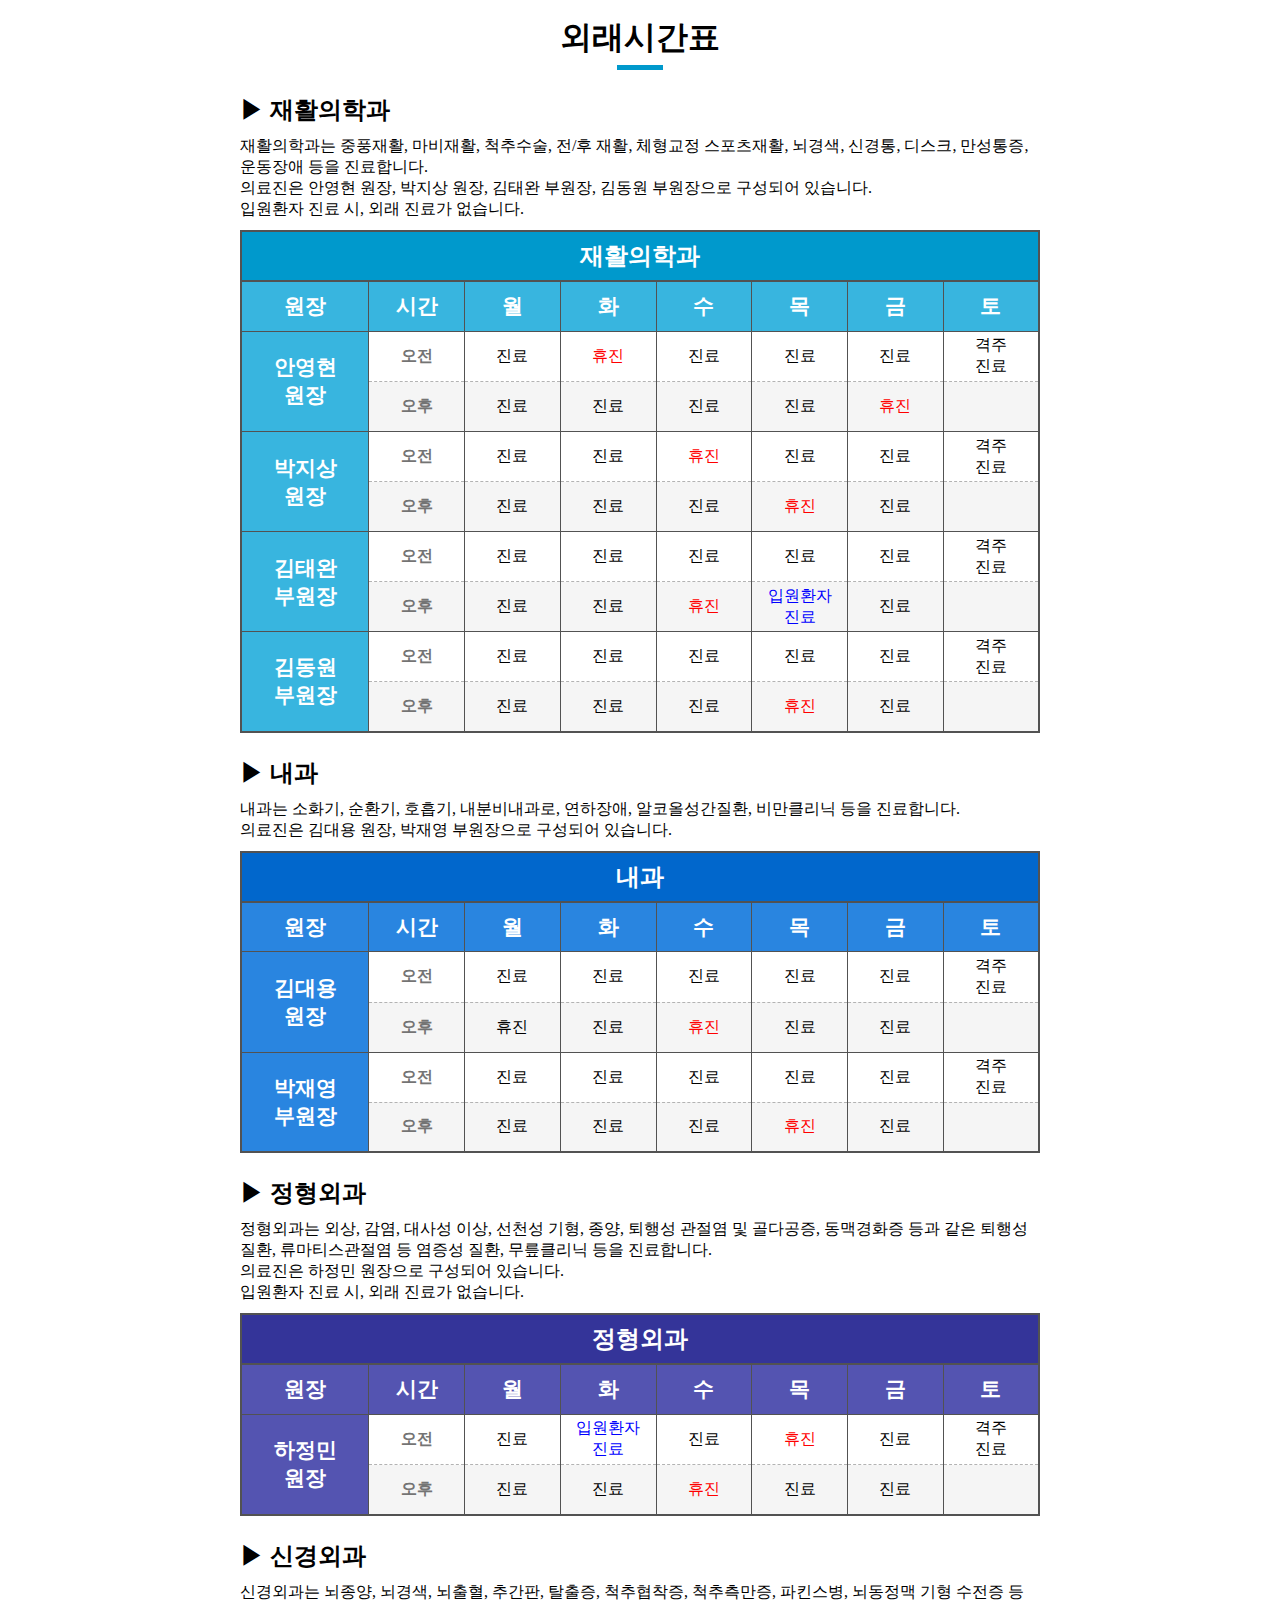
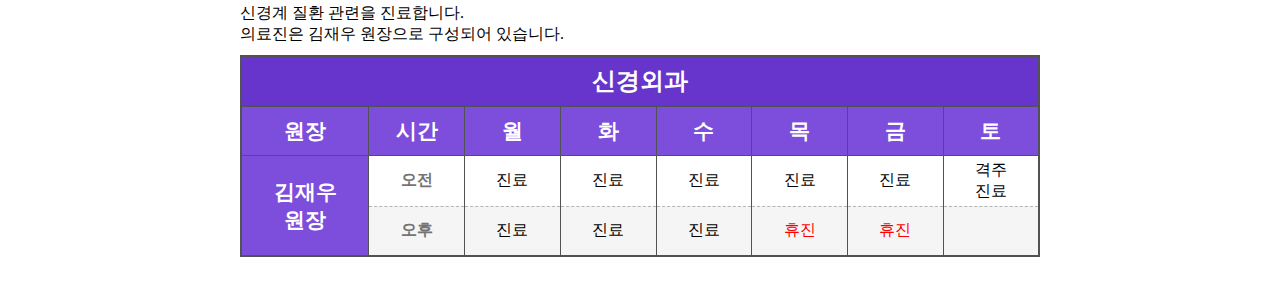
==== index.html @ c8aa540e "Update index.html : add colgroup tag" ====
<!DOCTYPE html>
<html lang="ko">

<head>
  <meta charset="UTF-8">
  <meta http-equiv="X-UA-Compatible" content="IE=edge">
  <meta name="viewport" content="width=device-width, initial-scale=1.0">
  <title>워크재활의학과병원 / 진료 안내 / 진료 시간표</title>
  <link rel="stylesheet" href="styles/main.css" />
</head>

<body>
  <div class="contents-wrapper">
    <h1>외래시간표</h1>
    <div class="contents">
      <div class="content content1">
        <h2>재활의학과</h2>
        <p>재활의학과는 중풍재활, 마비재활, 척추수술, 전/후 재활, 체형교정 스포츠재활, 뇌경색, 신경통, 디스크, 만성통증, 운동장애 등을 진료합니다.<br>의료진은 안영현 원장, 박지상 원장, 김태완 부원장, 김동원 부원장으로 구성되어 있습니다.<br>입원환자 진료 시, 외래 진료가 없습니다.</p>
        <div class="table-wrapper">
          <table class="table1">
            <caption class="caption-hidden">
              재활의학과 외래 진료 시간표. 원장, 시간, 월, 화, 수, 목, 금, 토로 구성.
            </caption>
            <colgroup>
              <col style="width:auto">
              <col style="width:12%">
              <col style="width:12%">
              <col style="width:12%">
              <col style="width:12%">
              <col style="width:12%">
              <col style="width:12%">
              <col style="width:12%">
            </colgroup>
            <thead>
              <tr>
                <th colspan="8" scope="colgroup" class="subject-head">재활의학과</th>
              </tr>
              <tr>
                <th scope="col" class="sub-head">원장</th>
                <th scope="col" class="sub-head">시간</th>
                <th scope="col" class="sub-head">월</th>
                <th scope="col" class="sub-head">화</th>
                <th scope="col" class="sub-head">수</th>
                <th scope="col" class="sub-head">목</th>
                <th scope="col" class="sub-head">금</th>
                <th scope="col" class="sub-head">토</th>
              </tr>
            </thead>
            <tbody id='tmp_table_body'>
              <tr>
                <th rowspan="2" scope="rowgroup" class="row-sub-head">안영현<br>원장</th>
                <th scope="row" class="time-head">오전</th>
                <td>진료</td>
                <td>휴진</td>
                <td>진료</td>
                <td>진료</td>
                <td>진료</td>
                <td>격주<br>진료</td>
              </tr>
              <tr class="afternoon-head-row">
                <th scope="row" class="time-head">오후</th>
                <td>진료</td>
                <td>진료</td>
                <td>진료</td>
                <td>진료</td>
                <td>휴진</td>
                <td><div class="no-clinic">진료없음</div></td>
              </tr>

              <tr>
                <th rowspan="2" scope="rowgroup" class="row-sub-head">박지상<br>원장</th>
                <th scope="row" class="time-head">오전</th>
                <td>진료</td>
                <td>진료</td>
                <td>휴진</td>
                <td>진료</td>
                <td>진료</td>
                <td>격주<br>진료</td>
              </tr>
              <tr class="afternoon-head-row">
                <th scope="row" class="time-head">오후</th>
                <td>진료</td>
                <td>진료</td>
                <td>진료</td>
                <td>휴진</td>
                <td>진료</td>
                <td><div class="no-clinic">진료없음</div></td>
              </tr>

              <tr>
                <th rowspan="2" scope="rowgroup" class="row-sub-head">김태완<br>부원장</th>
                <th scope="row" class="time-head">오전</th>
                <td>진료</td>
                <td>진료</td>
                <td>진료</td>
                <td>진료</td>
                <td>진료</td>
                <td>격주<br>진료</td>
              </tr>
              <tr class="afternoon-head-row">
                <th scope="row" class="time-head">오후</th>
                <td>진료</td>
                <td>진료</td>
                <td>휴진</td>
                <td>입원환자<br>진료</td>
                <td>진료</td>
                <td><div class="no-clinic">진료없음</div></td>
              </tr>

              <tr>
                <th rowspan="2" scope="rowgroup" class="row-sub-head">김동원<br>부원장</th>
                <th scope="row" class="time-head">오전</th>
                <td>진료</td>
                <td>진료</td>
                <td>진료</td>
                <td>진료</td>
                <td>진료</td>
                <td>격주<br>진료</td>
              </tr>
              <tr class="afternoon-head-row">
                <th scope="row" class="time-head">오후</th>
                <td>진료</td>
                <td>진료</td>
                <td>진료</td>
                <td>휴진</td>
                <td>진료</td>
                <td><div class="no-clinic">진료없음</div></td>
              </tr>
            </tbody>
          </table>
        </div>
      </div>

      <div class="content content2">
        <h2>내과</h2>
        <p>내과는 소화기, 순환기, 호흡기, 내분비내과로, 연하장애, 알코올성간질환, 비만클리닉 등을 진료합니다.<br>의료진은 김대용 원장, 박재영 부원장으로 구성되어 있습니다.</p>
        <div class="table-wrapper">
          <table class="table2">
            <caption class="caption-hidden">
              내과 외래 진료 시간표. 원장, 시간, 월, 화, 수, 목, 금, 토로 구성.
            </caption>
            <colgroup>
              <col style="width:auto">
              <col style="width:12%">
              <col style="width:12%">
              <col style="width:12%">
              <col style="width:12%">
              <col style="width:12%">
              <col style="width:12%">
              <col style="width:12%">
            </colgroup>
            <thead>
              <tr>
                <th colspan="8" scope="colgroup" class="subject-head">내과</th>
              </tr>
              <tr>
                <th scope="col" class="sub-head">원장</th>
                <th scope="col" class="sub-head">시간</th>
                <th scope="col" class="sub-head">월</th>
                <th scope="col" class="sub-head">화</th>
                <th scope="col" class="sub-head">수</th>
                <th scope="col" class="sub-head">목</th>
                <th scope="col" class="sub-head">금</th>
                <th scope="col" class="sub-head">토</th>
              </tr>
            </thead>
            <tbody>
              <tr>
                <th rowspan="2" scope="rowgroup" class="row-sub-head">김대용<br>원장</th>
                <th scope="row" class="time-head">오전</th>
                <td>진료</td>
                <td>진료</td>
                <td>진료</td>
                <td>진료</td>
                <td>진료</td>
                <td>격주<br>진료</td>
              </tr>
              <tr class="afternoon-head-row">
                <th scope="row" class="time-head">오후</th>
                <td>휴진</td>
                <td>진료</td>
                <td>휴진</td>
                <td>진료</td>
                <td>진료</td>
                <td><div class="no-clinic">진료없음</div></td>
              </tr>

              <tr>
                <th rowspan="2" scope="rowgroup" class="row-sub-head">박재영<br>부원장</th>
                <th scope="row" class="time-head">오전</th>
                <td>진료</td>
                <td>진료</td>
                <td>진료</td>
                <td>진료</td>
                <td>진료</td>
                <td>격주<br>진료</td>
              </tr>
              <tr class="afternoon-head-row">
                <th scope="row" class="time-head">오후</th>
                <td>진료</td>
                <td>진료</td>
                <td>진료</td>
                <td>휴진</td>
                <td>진료</td>
                <td><div class="no-clinic">진료없음</div></td>
              </tr>
            </tbody>
          </table>
        </div>
      </div>

      <div class="content content3">
        <h2>정형외과</h2>
        <p>정형외과는 외상, 감염, 대사성 이상, 선천성 기형, 종양, 퇴행성 관절염 및 골다공증, 동맥경화증 등과 같은 퇴행성 질환, 류마티스관절염 등 염증성 질환, 무릎클리닉 등을 진료합니다.<br>의료진은 하정민 원장으로 구성되어 있습니다.<br>입원환자 진료 시, 외래 진료가 없습니다.</p>
        <div class="table-wrapper">
          <table class="table3">
            <caption class="caption-hidden">
              정형외과 외래 진료 시간표. 원장, 시간, 월, 화, 수, 목, 금, 토로 구성.
            </caption>
            <colgroup>
              <col style="width:auto">
              <col style="width:12%">
              <col style="width:12%">
              <col style="width:12%">
              <col style="width:12%">
              <col style="width:12%">
              <col style="width:12%">
              <col style="width:12%">
            </colgroup>
            <thead>
              <tr>
                <th colspan="8" scope="colgroup" class="subject-head">정형외과</th>
              </tr>
              <tr>
                <th scope="col" class="sub-head">원장</th>
                <th scope="col" class="sub-head">시간</th>
                <th scope="col" class="sub-head">월</th>
                <th scope="col" class="sub-head">화</th>
                <th scope="col" class="sub-head">수</th>
                <th scope="col" class="sub-head">목</th>
                <th scope="col" class="sub-head">금</th>
                <th scope="col" class="sub-head">토</th>
              </tr>
            </thead>
            <tbody>
              <tr>
                <th rowspan="2" scope="rowgroup" class="row-sub-head">하정민<br>원장</th>
                <th scope="row" class="time-head">오전</th>
                <td>진료</td>
                <td>입원환자<br>진료</td>
                <td>진료</td>
                <td>휴진</td>
                <td>진료</td>
                <td>격주<br>진료</td>
              </tr>
              <tr class="afternoon-head-row">
                <th scope="row" class="time-head">오후</th>
                <td>진료</td>
                <td>진료</td>
                <td>휴진</td>
                <td>진료</td>
                <td>진료</td>
                <td><div class="no-clinic">진료없음</div></td>
              </tr>
            </tbody>
          </table>
        </div>
      </div>

      <div class="content content4">
        <h2>신경외과</h2>
        <p>신경외과는 뇌종양, 뇌경색, 뇌출혈, 추간판, 탈출증, 척추협착증, 척추측만증, 파킨스병, 뇌동정맥 기형 수전증 등 신경계 질환 관련을 진료합니다.<br>의료진은 김재우 원장으로 구성되어 있습니다.</p>
        <div class="table-wrapper">
          <table class="table4">
            <caption class="caption-hidden">
              신경외과 외래 진료 시간표. 원장, 시간, 월, 화, 수, 목, 금, 토로 구성.
            </caption>
            <colgroup>
              <col style="width:auto">
              <col style="width:12%">
              <col style="width:12%">
              <col style="width:12%">
              <col style="width:12%">
              <col style="width:12%">
              <col style="width:12%">
              <col style="width:12%">
            </colgroup>
            <thead>
              <tr>
                <th colspan="8" scope="colgroup" class="subject-head">신경외과</th>
              </tr>
              <tr>
                <th scope="col" class="sub-head">원장</th>
                <th scope="col" class="sub-head">시간</th>
                <th scope="col" class="sub-head">월</th>
                <th scope="col" class="sub-head">화</th>
                <th scope="col" class="sub-head">수</th>
                <th scope="col" class="sub-head">목</th>
                <th scope="col" class="sub-head">금</th>
                <th scope="col" class="sub-head">토</th>
              </tr>
            </thead>
            <tbody>
              <tr>
                <th rowspan="2" scope="rowgroup" class="row-sub-head">김재우<br>원장</th>
                <th scope="row" class="time-head">오전</th>
                <td>진료</td>
                <td>진료</td>
                <td>진료</td>
                <td>진료</td>
                <td>진료</td>
                <td>격주<br>진료</td>
              </tr>
              <tr class="afternoon-head-row">
                <th scope="row" class="time-head">오후</th>
                <td>진료</td>
                <td>진료</td>
                <td>진료</td>
                <td>휴진</td>
                <td>휴진</td>
                <td><div class="no-clinic">진료없음</div></td>
              </tr>
            </tbody>
          </table>
        </div>
      </div>
    </div>
  </div>
  <script type="text/javascript">
    changeValueColor('table1');
    changeValueColor('table2');
    changeValueColor('table3');
    changeValueColor('table4');

    function changeValueColor(str_table) {
      var table = document.getElementsByClassName(str_table)[0].rows;
      for(var i = 2; i < table.length; i++) {
        for(var j = 2; j < 6; j++) {
          // console.log("j : " + j);
          // console.log(table[i].cells[j]);
          // console.log(table[i].cells[j].innerHTML);
          if(table[i].cells[j].innerHTML == "휴진") {
            table[i].cells[j].style.color = "red";
          }

          if(table[i].cells[j].innerHTML == "입원환자<br>진료") {
            table[i].cells[j].style.color = "blue";
          }
        }
      }
    }
  </script>
</body>

</html>
---- styles/main.css ----
* {
  box-sizing: border-box;
  margin: 0;
  padding: 0;
}

.contents-wrapper {
  width: calc(100% - 25px);
  margin: 1rem auto;
}

h1 {
  text-align: center;
  font-weight: bold;
  font-size: 2rem;
}

h1::after {
  content: '\00a0';
  margin: 5px auto;
  display: block;
  width: 46px;
  height: 5px;
  background-color: #0099CC;
}

.contents
.content {
  margin: 1.5rem 0;
}

.contents
h2, p {
  margin-bottom: 10px;
}

.contents
h2 {
  font-size: 1.25rem;
}

.contents
h2::before {
  content: "▶ ";
}

.contents p {
  font-size: 0.8rem;
}

.table-wrapper {
  margin: 0 auto;
  width: 100%;
  text-align: center;
}

.table1,
.table2,
.table3,
.table4 {
  width: 100%;
  border-collapse: collapse;
  border: 2px solid #525252;
}

.table1 th,
.table2 th,
.table3 th,
.table4 th {
  /* width: 50px; */
  height: 50px;
  color: white;
  font-size: 1.3rem;
}

.table1 .sub-head,
.table2 .sub-head,
.table3 .sub-head,
.table4 .sub-head {
  border-bottom: 1px solid #525252;
  border-right: 1px solid #525252;
}

.table1 .row-sub-head,
.table2 .row-sub-head,
.table3 .row-sub-head,
.table4 .row-sub-head {
  border-bottom: 1px solid #525252;
  border-right: 1px solid #525252;
}

.table1 .subject-head,
.table2 .subject-head,
.table3 .subject-head,
.table4 .subject-head{
  color: white;
  font-size: 1.5rem;
  height: 50px;
  border-bottom: 2px solid #525252;
}

.table1 .time-head,
.table2 .time-head,
.table3 .time-head,
.table4 .time-head {
  height: 40px;
  font-size: 1rem;
  color: #747474;
  border-right: 1px solid #525252;
}

.time-head:nth-child(even) {
  background-color: #FFFFFF;
}

.time-head:nth-child(odd) {
  background-color: #F5F5F5;
}

td {
  height: 50px;
  font-size: 1rem;
  border-right: 1px solid #525252;
}

.afternoon-head-row th,
.afternoon-head-row td {
  background-color: #F5F5F5;
  border-top: 1px dashed #b3b3b3;
  border-bottom: 1px solid #525252;
}

.table1 th {
  background-color: #38B5DF;
}

.table1 .subject-head {
  background-color: #0099CC;
}

.table2 th {
  background-color: #2985E0;
}

.table2 .subject-head {
  background-color: #0167CC;
}

.table3 th {
  background-color: #5454B1;
}

.table3 .subject-head {
  background-color: #343499;
}

.table4 th {
  background-color: #7D4DDC;
}

.table4 .subject-head {
  background-color: #6734CC;
}

.caption-hidden, .no-clinic {
  position: absolute;
  width: 1px;
  height: 1px;
  margin: -1px;
  overflow: hidden;
}

@media screen and (max-width: 700px) {
  .contents-wrapper {
    width: 100%;
  }

  .table1 th,
  .table2 th,
  .table3 th,
  .table4 th {
    height: 40px;
    font-size: 1.1rem;
  }

  .table1 .subject-head,
  .table2 .subject-head,
  .table3 .subject-head,
  .table4 .subject-head{
    font-size: 1.25rem;
  }

  td {
    height: 35px;
    font-size: 0.8rem;
  }
}

@media screen and (max-width: 450px) {
  .contents-wrapper {
    min-width: 425px;
  }

  .table1 th,
  .table2 th,
  .table3 th,
  .table4 th {
    font-size: 0.8rem;
  }

  .table1 .subject-head,
  .table2 .subject-head,
  .table3 .subject-head,
  .table4 .subject-head{
    font-size: 1rem;
  }
}

@media screen and (min-width: 800px) {
  .contents-wrapper {
    max-width: 800px;
  }

  .contents h2 {
    font-size: 1.5rem;
  }

  .contents p {
    font-size: 1rem;
  }
}
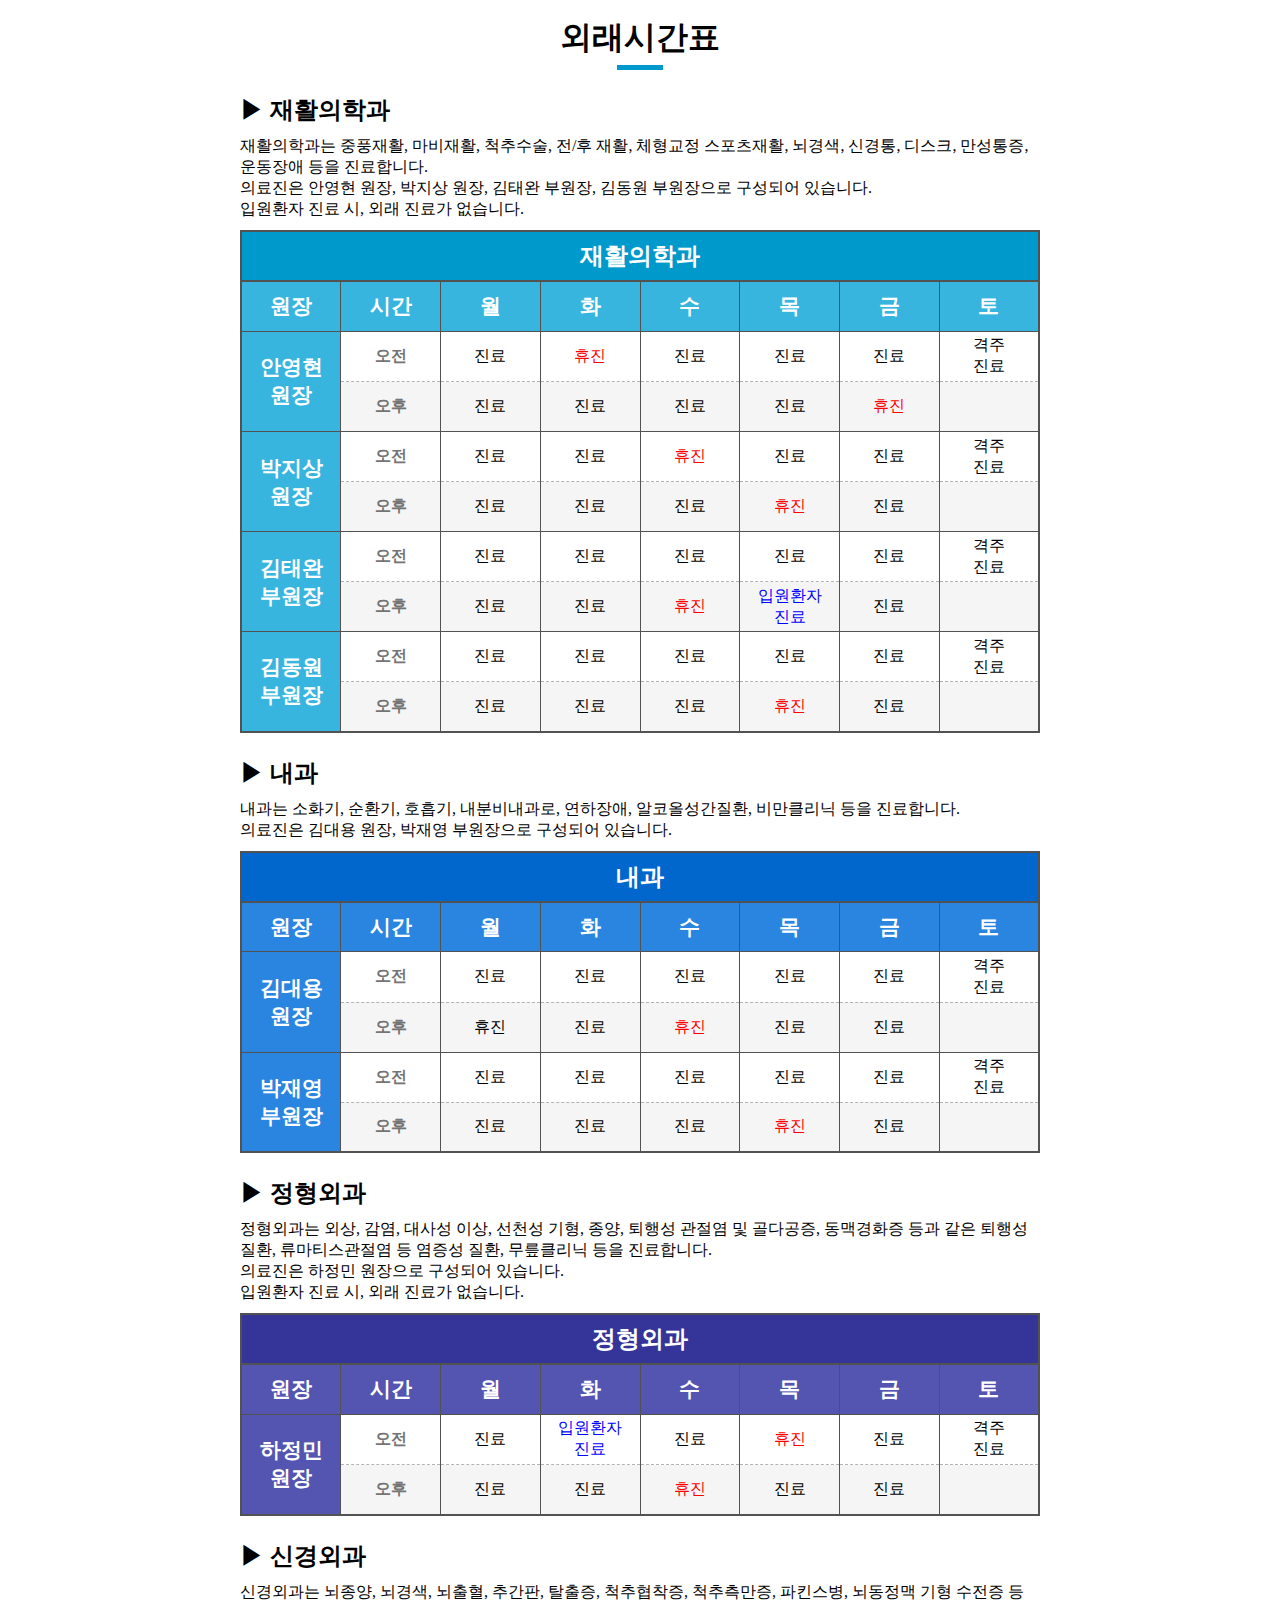
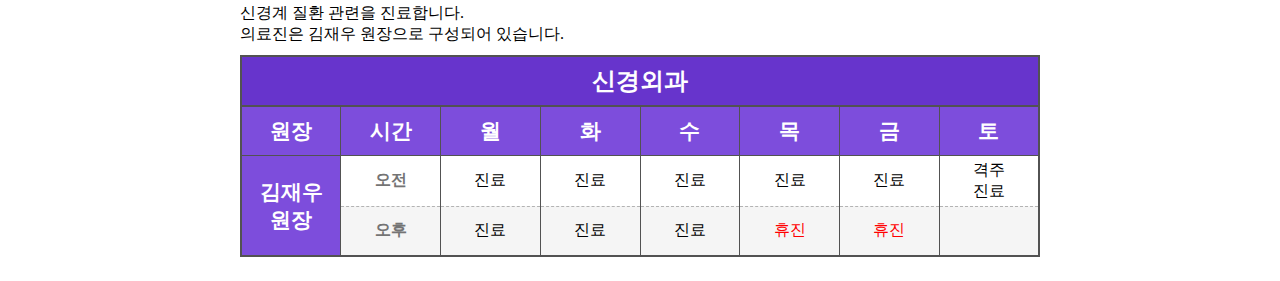
==== commit 0dabe97a: "Update index.html : delete colgroup tag" ====
--- a/index.html
+++ b/index.html
@@ -21,16 +21,6 @@
             <caption class="caption-hidden">
               재활의학과 외래 진료 시간표. 원장, 시간, 월, 화, 수, 목, 금, 토로 구성.
             </caption>
-            <colgroup>
-              <col style="width:auto">
-              <col style="width:12%">
-              <col style="width:12%">
-              <col style="width:12%">
-              <col style="width:12%">
-              <col style="width:12%">
-              <col style="width:12%">
-              <col style="width:12%">
-            </colgroup>
             <thead>
               <tr>
                 <th colspan="8" scope="colgroup" class="subject-head">재활의학과</th>
@@ -139,16 +129,6 @@
             <caption class="caption-hidden">
               내과 외래 진료 시간표. 원장, 시간, 월, 화, 수, 목, 금, 토로 구성.
             </caption>
-            <colgroup>
-              <col style="width:auto">
-              <col style="width:12%">
-              <col style="width:12%">
-              <col style="width:12%">
-              <col style="width:12%">
-              <col style="width:12%">
-              <col style="width:12%">
-              <col style="width:12%">
-            </colgroup>
             <thead>
               <tr>
                 <th colspan="8" scope="colgroup" class="subject-head">내과</th>
@@ -217,16 +197,6 @@
             <caption class="caption-hidden">
               정형외과 외래 진료 시간표. 원장, 시간, 월, 화, 수, 목, 금, 토로 구성.
             </caption>
-            <colgroup>
-              <col style="width:auto">
-              <col style="width:12%">
-              <col style="width:12%">
-              <col style="width:12%">
-              <col style="width:12%">
-              <col style="width:12%">
-              <col style="width:12%">
-              <col style="width:12%">
-            </colgroup>
             <thead>
               <tr>
                 <th colspan="8" scope="colgroup" class="subject-head">정형외과</th>
@@ -275,16 +245,6 @@
             <caption class="caption-hidden">
               신경외과 외래 진료 시간표. 원장, 시간, 월, 화, 수, 목, 금, 토로 구성.
             </caption>
-            <colgroup>
-              <col style="width:auto">
-              <col style="width:12%">
-              <col style="width:12%">
-              <col style="width:12%">
-              <col style="width:12%">
-              <col style="width:12%">
-              <col style="width:12%">
-              <col style="width:12%">
-            </colgroup>
             <thead>
               <tr>
                 <th colspan="8" scope="colgroup" class="subject-head">신경외과</th>
--- a/styles/main.css
+++ b/styles/main.css
@@ -67,7 +67,7 @@
 .table2 th,
 .table3 th,
 .table4 th {
-  /* width: 50px; */
+  width: 50px;
   height: 50px;
   color: white;
   font-size: 1.3rem;
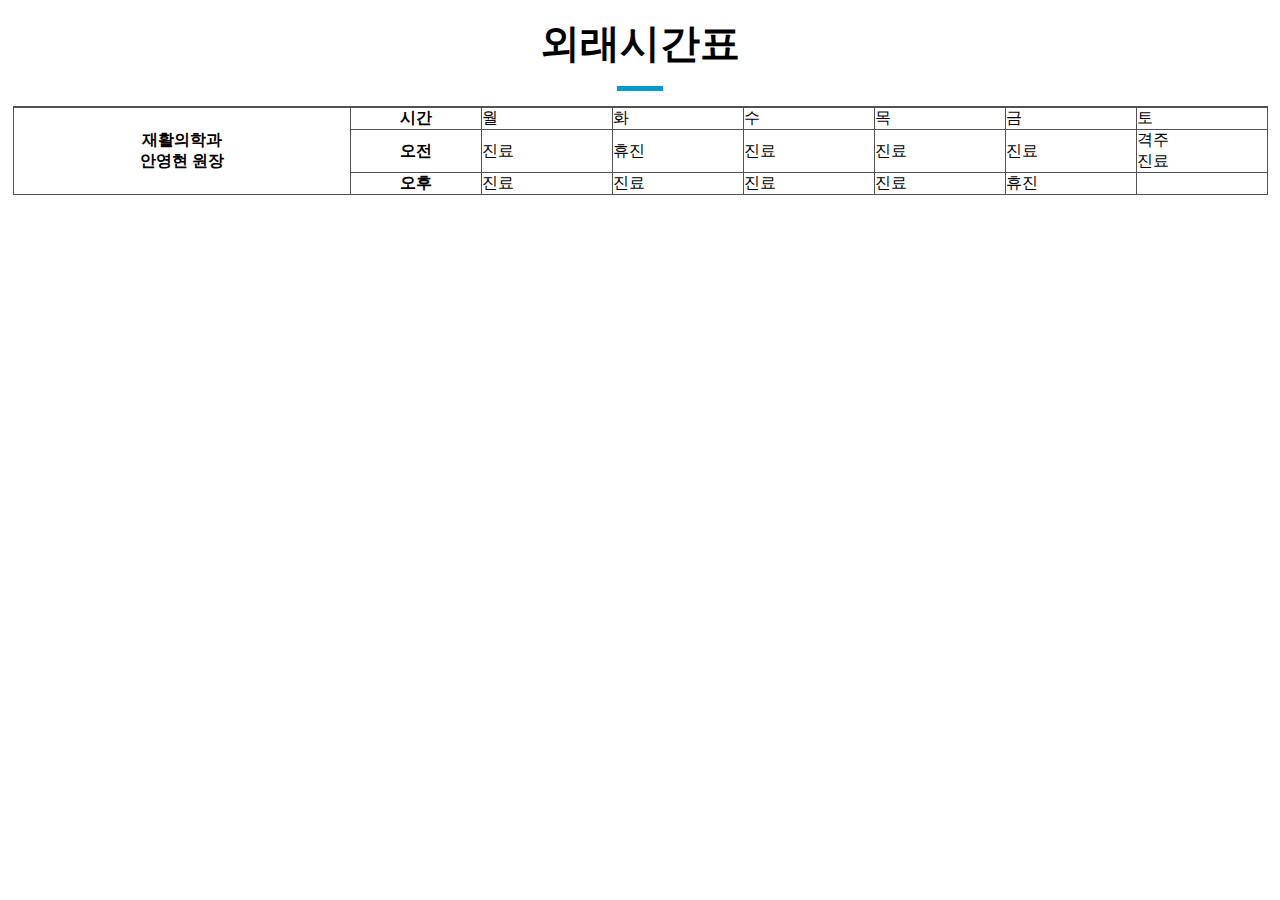
==== commit a67dd7e8: "Update feedback: 기본 틀 잡기" ====
--- a/index.html
+++ b/index.html
@@ -13,303 +13,56 @@
   <div class="contents-wrapper">
     <h1>외래시간표</h1>
     <div class="contents">
-      <div class="content content1">
-        <h2>재활의학과</h2>
-        <p>재활의학과는 중풍재활, 마비재활, 척추수술, 전/후 재활, 체형교정 스포츠재활, 뇌경색, 신경통, 디스크, 만성통증, 운동장애 등을 진료합니다.<br>의료진은 안영현 원장, 박지상 원장, 김태완 부원장, 김동원 부원장으로 구성되어 있습니다.<br>입원환자 진료 시, 외래 진료가 없습니다.</p>
-        <div class="table-wrapper">
-          <table class="table1">
-            <caption class="caption-hidden">
-              재활의학과 외래 진료 시간표. 원장, 시간, 월, 화, 수, 목, 금, 토로 구성.
-            </caption>
-            <thead>
-              <tr>
-                <th colspan="8" scope="colgroup" class="subject-head">재활의학과</th>
-              </tr>
-              <tr>
-                <th scope="col" class="sub-head">원장</th>
-                <th scope="col" class="sub-head">시간</th>
-                <th scope="col" class="sub-head">월</th>
-                <th scope="col" class="sub-head">화</th>
-                <th scope="col" class="sub-head">수</th>
-                <th scope="col" class="sub-head">목</th>
-                <th scope="col" class="sub-head">금</th>
-                <th scope="col" class="sub-head">토</th>
-              </tr>
-            </thead>
-            <tbody id='tmp_table_body'>
-              <tr>
-                <th rowspan="2" scope="rowgroup" class="row-sub-head">안영현<br>원장</th>
-                <th scope="row" class="time-head">오전</th>
-                <td>진료</td>
-                <td>휴진</td>
-                <td>진료</td>
-                <td>진료</td>
-                <td>진료</td>
-                <td>격주<br>진료</td>
-              </tr>
-              <tr class="afternoon-head-row">
-                <th scope="row" class="time-head">오후</th>
-                <td>진료</td>
-                <td>진료</td>
-                <td>진료</td>
-                <td>진료</td>
-                <td>휴진</td>
-                <td><div class="no-clinic">진료없음</div></td>
-              </tr>
-
-              <tr>
-                <th rowspan="2" scope="rowgroup" class="row-sub-head">박지상<br>원장</th>
-                <th scope="row" class="time-head">오전</th>
-                <td>진료</td>
-                <td>진료</td>
-                <td>휴진</td>
-                <td>진료</td>
-                <td>진료</td>
-                <td>격주<br>진료</td>
-              </tr>
-              <tr class="afternoon-head-row">
-                <th scope="row" class="time-head">오후</th>
-                <td>진료</td>
-                <td>진료</td>
-                <td>진료</td>
-                <td>휴진</td>
-                <td>진료</td>
-                <td><div class="no-clinic">진료없음</div></td>
-              </tr>
-
-              <tr>
-                <th rowspan="2" scope="rowgroup" class="row-sub-head">김태완<br>부원장</th>
-                <th scope="row" class="time-head">오전</th>
-                <td>진료</td>
-                <td>진료</td>
-                <td>진료</td>
-                <td>진료</td>
-                <td>진료</td>
-                <td>격주<br>진료</td>
-              </tr>
-              <tr class="afternoon-head-row">
-                <th scope="row" class="time-head">오후</th>
-                <td>진료</td>
-                <td>진료</td>
-                <td>휴진</td>
-                <td>입원환자<br>진료</td>
-                <td>진료</td>
-                <td><div class="no-clinic">진료없음</div></td>
-              </tr>
-
-              <tr>
-                <th rowspan="2" scope="rowgroup" class="row-sub-head">김동원<br>부원장</th>
-                <th scope="row" class="time-head">오전</th>
-                <td>진료</td>
-                <td>진료</td>
-                <td>진료</td>
-                <td>진료</td>
-                <td>진료</td>
-                <td>격주<br>진료</td>
-              </tr>
-              <tr class="afternoon-head-row">
-                <th scope="row" class="time-head">오후</th>
-                <td>진료</td>
-                <td>진료</td>
-                <td>진료</td>
-                <td>휴진</td>
-                <td>진료</td>
-                <td><div class="no-clinic">진료없음</div></td>
-              </tr>
-            </tbody>
-          </table>
-        </div>
+      <div class="content">
+        <table>
+          <caption class="caption-hidden">
+            재활의학과 안영현 원장, 시간, 월, 화, 수, 목, 금, 토, 오전, 오후로 구성.
+          </caption>
+          <tbody>
+            <tr>
+              <th rowspan="3">
+                재활의학과<br>안영현 원장
+              </th>
+              <th>시간</th>
+              <td>월</td>
+              <td>화</td>
+              <td>수</td>
+              <td>목</td>
+              <td>금</td>
+              <td>토</td>
+            </tr>
+            <tr>
+              <th>오전</th>
+              <td>진료</td>
+              <td>휴진</td>
+              <td>진료</td>
+              <td>진료</td>
+              <td>진료</td>
+              <td>격주<br>진료</td>
+            </tr>
+            <tr>
+              <th>오후</th>
+              <td>진료</td>
+              <td>진료</td>
+              <td>진료</td>
+              <td>진료</td>
+              <td>휴진</td>
+              <td><div class="no-clinic">진료없음</div></td>
+            </tr>
+          </tbody>
+        </table>
       </div>
 
-      <div class="content content2">
-        <h2>내과</h2>
-        <p>내과는 소화기, 순환기, 호흡기, 내분비내과로, 연하장애, 알코올성간질환, 비만클리닉 등을 진료합니다.<br>의료진은 김대용 원장, 박재영 부원장으로 구성되어 있습니다.</p>
-        <div class="table-wrapper">
-          <table class="table2">
-            <caption class="caption-hidden">
-              내과 외래 진료 시간표. 원장, 시간, 월, 화, 수, 목, 금, 토로 구성.
-            </caption>
-            <thead>
-              <tr>
-                <th colspan="8" scope="colgroup" class="subject-head">내과</th>
-              </tr>
-              <tr>
-                <th scope="col" class="sub-head">원장</th>
-                <th scope="col" class="sub-head">시간</th>
-                <th scope="col" class="sub-head">월</th>
-                <th scope="col" class="sub-head">화</th>
-                <th scope="col" class="sub-head">수</th>
-                <th scope="col" class="sub-head">목</th>
-                <th scope="col" class="sub-head">금</th>
-                <th scope="col" class="sub-head">토</th>
-              </tr>
-            </thead>
-            <tbody>
-              <tr>
-                <th rowspan="2" scope="rowgroup" class="row-sub-head">김대용<br>원장</th>
-                <th scope="row" class="time-head">오전</th>
-                <td>진료</td>
-                <td>진료</td>
-                <td>진료</td>
-                <td>진료</td>
-                <td>진료</td>
-                <td>격주<br>진료</td>
-              </tr>
-              <tr class="afternoon-head-row">
-                <th scope="row" class="time-head">오후</th>
-                <td>휴진</td>
-                <td>진료</td>
-                <td>휴진</td>
-                <td>진료</td>
-                <td>진료</td>
-                <td><div class="no-clinic">진료없음</div></td>
-              </tr>
-
-              <tr>
-                <th rowspan="2" scope="rowgroup" class="row-sub-head">박재영<br>부원장</th>
-                <th scope="row" class="time-head">오전</th>
-                <td>진료</td>
-                <td>진료</td>
-                <td>진료</td>
-                <td>진료</td>
-                <td>진료</td>
-                <td>격주<br>진료</td>
-              </tr>
-              <tr class="afternoon-head-row">
-                <th scope="row" class="time-head">오후</th>
-                <td>진료</td>
-                <td>진료</td>
-                <td>진료</td>
-                <td>휴진</td>
-                <td>진료</td>
-                <td><div class="no-clinic">진료없음</div></td>
-              </tr>
-            </tbody>
-          </table>
-        </div>
+      <div class="content">
       </div>
 
-      <div class="content content3">
-        <h2>정형외과</h2>
-        <p>정형외과는 외상, 감염, 대사성 이상, 선천성 기형, 종양, 퇴행성 관절염 및 골다공증, 동맥경화증 등과 같은 퇴행성 질환, 류마티스관절염 등 염증성 질환, 무릎클리닉 등을 진료합니다.<br>의료진은 하정민 원장으로 구성되어 있습니다.<br>입원환자 진료 시, 외래 진료가 없습니다.</p>
-        <div class="table-wrapper">
-          <table class="table3">
-            <caption class="caption-hidden">
-              정형외과 외래 진료 시간표. 원장, 시간, 월, 화, 수, 목, 금, 토로 구성.
-            </caption>
-            <thead>
-              <tr>
-                <th colspan="8" scope="colgroup" class="subject-head">정형외과</th>
-              </tr>
-              <tr>
-                <th scope="col" class="sub-head">원장</th>
-                <th scope="col" class="sub-head">시간</th>
-                <th scope="col" class="sub-head">월</th>
-                <th scope="col" class="sub-head">화</th>
-                <th scope="col" class="sub-head">수</th>
-                <th scope="col" class="sub-head">목</th>
-                <th scope="col" class="sub-head">금</th>
-                <th scope="col" class="sub-head">토</th>
-              </tr>
-            </thead>
-            <tbody>
-              <tr>
-                <th rowspan="2" scope="rowgroup" class="row-sub-head">하정민<br>원장</th>
-                <th scope="row" class="time-head">오전</th>
-                <td>진료</td>
-                <td>입원환자<br>진료</td>
-                <td>진료</td>
-                <td>휴진</td>
-                <td>진료</td>
-                <td>격주<br>진료</td>
-              </tr>
-              <tr class="afternoon-head-row">
-                <th scope="row" class="time-head">오후</th>
-                <td>진료</td>
-                <td>진료</td>
-                <td>휴진</td>
-                <td>진료</td>
-                <td>진료</td>
-                <td><div class="no-clinic">진료없음</div></td>
-              </tr>
-            </tbody>
-          </table>
-        </div>
+      <div class="content">
       </div>
 
-      <div class="content content4">
-        <h2>신경외과</h2>
-        <p>신경외과는 뇌종양, 뇌경색, 뇌출혈, 추간판, 탈출증, 척추협착증, 척추측만증, 파킨스병, 뇌동정맥 기형 수전증 등 신경계 질환 관련을 진료합니다.<br>의료진은 김재우 원장으로 구성되어 있습니다.</p>
-        <div class="table-wrapper">
-          <table class="table4">
-            <caption class="caption-hidden">
-              신경외과 외래 진료 시간표. 원장, 시간, 월, 화, 수, 목, 금, 토로 구성.
-            </caption>
-            <thead>
-              <tr>
-                <th colspan="8" scope="colgroup" class="subject-head">신경외과</th>
-              </tr>
-              <tr>
-                <th scope="col" class="sub-head">원장</th>
-                <th scope="col" class="sub-head">시간</th>
-                <th scope="col" class="sub-head">월</th>
-                <th scope="col" class="sub-head">화</th>
-                <th scope="col" class="sub-head">수</th>
-                <th scope="col" class="sub-head">목</th>
-                <th scope="col" class="sub-head">금</th>
-                <th scope="col" class="sub-head">토</th>
-              </tr>
-            </thead>
-            <tbody>
-              <tr>
-                <th rowspan="2" scope="rowgroup" class="row-sub-head">김재우<br>원장</th>
-                <th scope="row" class="time-head">오전</th>
-                <td>진료</td>
-                <td>진료</td>
-                <td>진료</td>
-                <td>진료</td>
-                <td>진료</td>
-                <td>격주<br>진료</td>
-              </tr>
-              <tr class="afternoon-head-row">
-                <th scope="row" class="time-head">오후</th>
-                <td>진료</td>
-                <td>진료</td>
-                <td>진료</td>
-                <td>휴진</td>
-                <td>휴진</td>
-                <td><div class="no-clinic">진료없음</div></td>
-              </tr>
-            </tbody>
-          </table>
-        </div>
+      <div class="content">
       </div>
     </div>
   </div>
-  <script type="text/javascript">
-    changeValueColor('table1');
-    changeValueColor('table2');
-    changeValueColor('table3');
-    changeValueColor('table4');
-
-    function changeValueColor(str_table) {
-      var table = document.getElementsByClassName(str_table)[0].rows;
-      for(var i = 2; i < table.length; i++) {
-        for(var j = 2; j < 6; j++) {
-          // console.log("j : " + j);
-          // console.log(table[i].cells[j]);
-          // console.log(table[i].cells[j].innerHTML);
-          if(table[i].cells[j].innerHTML == "휴진") {
-            table[i].cells[j].style.color = "red";
-          }
-
-          if(table[i].cells[j].innerHTML == "입원환자<br>진료") {
-            table[i].cells[j].style.color = "blue";
-          }
-        }
-      }
-    }
-  </script>
 </body>
 
 </html>--- a/styles/main.css
+++ b/styles/main.css
@@ -11,155 +11,16 @@
 
 h1 {
   text-align: center;
-  font-weight: bold;
-  font-size: 2rem;
+  font-size: 2.5rem;
 }
 
 h1::after {
   content: '\00a0';
-  margin: 5px auto;
+  margin: 15px auto;
   display: block;
   width: 46px;
   height: 5px;
   background-color: #0099CC;
-}
-
-.contents
-.content {
-  margin: 1.5rem 0;
-}
-
-.contents
-h2, p {
-  margin-bottom: 10px;
-}
-
-.contents
-h2 {
-  font-size: 1.25rem;
-}
-
-.contents
-h2::before {
-  content: "▶ ";
-}
-
-.contents p {
-  font-size: 0.8rem;
-}
-
-.table-wrapper {
-  margin: 0 auto;
-  width: 100%;
-  text-align: center;
-}
-
-.table1,
-.table2,
-.table3,
-.table4 {
-  width: 100%;
-  border-collapse: collapse;
-  border: 2px solid #525252;
-}
-
-.table1 th,
-.table2 th,
-.table3 th,
-.table4 th {
-  width: 50px;
-  height: 50px;
-  color: white;
-  font-size: 1.3rem;
-}
-
-.table1 .sub-head,
-.table2 .sub-head,
-.table3 .sub-head,
-.table4 .sub-head {
-  border-bottom: 1px solid #525252;
-  border-right: 1px solid #525252;
-}
-
-.table1 .row-sub-head,
-.table2 .row-sub-head,
-.table3 .row-sub-head,
-.table4 .row-sub-head {
-  border-bottom: 1px solid #525252;
-  border-right: 1px solid #525252;
-}
-
-.table1 .subject-head,
-.table2 .subject-head,
-.table3 .subject-head,
-.table4 .subject-head{
-  color: white;
-  font-size: 1.5rem;
-  height: 50px;
-  border-bottom: 2px solid #525252;
-}
-
-.table1 .time-head,
-.table2 .time-head,
-.table3 .time-head,
-.table4 .time-head {
-  height: 40px;
-  font-size: 1rem;
-  color: #747474;
-  border-right: 1px solid #525252;
-}
-
-.time-head:nth-child(even) {
-  background-color: #FFFFFF;
-}
-
-.time-head:nth-child(odd) {
-  background-color: #F5F5F5;
-}
-
-td {
-  height: 50px;
-  font-size: 1rem;
-  border-right: 1px solid #525252;
-}
-
-.afternoon-head-row th,
-.afternoon-head-row td {
-  background-color: #F5F5F5;
-  border-top: 1px dashed #b3b3b3;
-  border-bottom: 1px solid #525252;
-}
-
-.table1 th {
-  background-color: #38B5DF;
-}
-
-.table1 .subject-head {
-  background-color: #0099CC;
-}
-
-.table2 th {
-  background-color: #2985E0;
-}
-
-.table2 .subject-head {
-  background-color: #0167CC;
-}
-
-.table3 th {
-  background-color: #5454B1;
-}
-
-.table3 .subject-head {
-  background-color: #343499;
-}
-
-.table4 th {
-  background-color: #7D4DDC;
-}
-
-.table4 .subject-head {
-  background-color: #6734CC;
 }
 
 .caption-hidden, .no-clinic {
@@ -170,62 +31,15 @@
   overflow: hidden;
 }
 
-@media screen and (max-width: 700px) {
-  .contents-wrapper {
-    width: 100%;
-  }
 
-  .table1 th,
-  .table2 th,
-  .table3 th,
-  .table4 th {
-    height: 40px;
-    font-size: 1.1rem;
-  }
 
-  .table1 .subject-head,
-  .table2 .subject-head,
-  .table3 .subject-head,
-  .table4 .subject-head{
-    font-size: 1.25rem;
-  }
-
-  td {
-    height: 35px;
-    font-size: 0.8rem;
-  }
+/* 임시 */
+table {
+  width: 100%;
+  border-collapse: collapse;
+  border: 1px solid #525252;
 }
 
-@media screen and (max-width: 450px) {
-  .contents-wrapper {
-    min-width: 425px;
-  }
-
-  .table1 th,
-  .table2 th,
-  .table3 th,
-  .table4 th {
-    font-size: 0.8rem;
-  }
-
-  .table1 .subject-head,
-  .table2 .subject-head,
-  .table3 .subject-head,
-  .table4 .subject-head{
-    font-size: 1rem;
-  }
-}
-
-@media screen and (min-width: 800px) {
-  .contents-wrapper {
-    max-width: 800px;
-  }
-
-  .contents h2 {
-    font-size: 1.5rem;
-  }
-
-  .contents p {
-    font-size: 1rem;
-  }
+th, td {
+  border: 1px solid #525252;
 }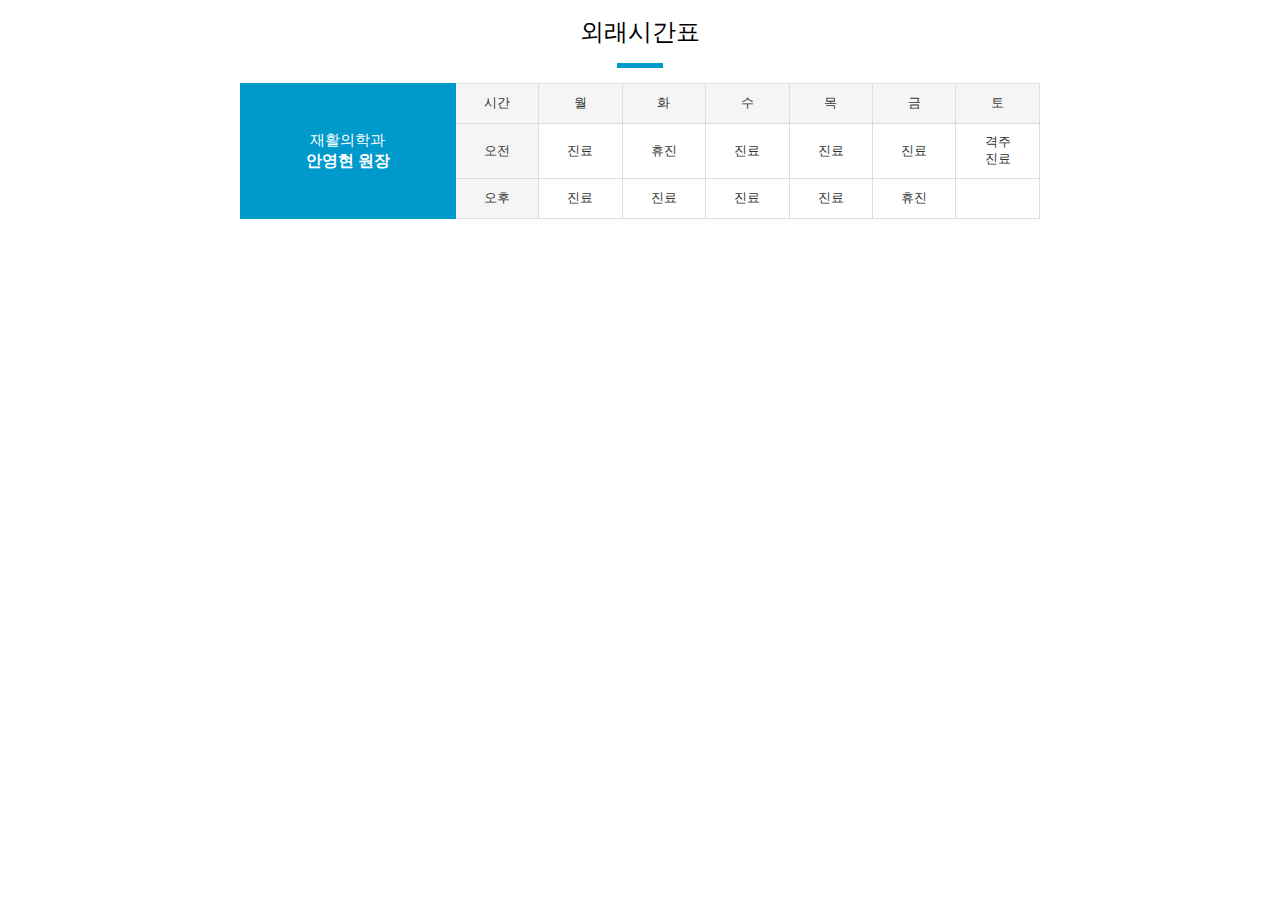
==== commit 282509cb: "Update: table css complete" ====
--- a/index.html
+++ b/index.html
@@ -14,25 +14,25 @@
     <h1>외래시간표</h1>
     <div class="contents">
       <div class="content">
-        <table>
+        <table class="table1">
           <caption class="caption-hidden">
             재활의학과 안영현 원장, 시간, 월, 화, 수, 목, 금, 토, 오전, 오후로 구성.
           </caption>
           <tbody>
-            <tr>
-              <th rowspan="3">
+            <tr class="table-row">
+              <th scope="rowgroup" rowspan="3" class="main-head">
                 재활의학과<br>안영현 원장
               </th>
-              <th>시간</th>
-              <td>월</td>
-              <td>화</td>
-              <td>수</td>
-              <td>목</td>
-              <td>금</td>
-              <td>토</td>
+              <th scope="col" class="sub-head">시간</th>
+              <th scope="col" class="sub-head">월</th>
+              <th scope="col" class="sub-head">화</th>
+              <th scope="col" class="sub-head">수</th>
+              <th scope="col" class="sub-head">목</th>
+              <th scope="col" class="sub-head">금</th>
+              <th scope="col" class="sub-head">토</th>
             </tr>
-            <tr>
-              <th>오전</th>
+            <tr class="table-row">
+              <th scope="row" class="sub-head">오전</th>
               <td>진료</td>
               <td>휴진</td>
               <td>진료</td>
@@ -40,8 +40,8 @@
               <td>진료</td>
               <td>격주<br>진료</td>
             </tr>
-            <tr>
-              <th>오후</th>
+            <tr class="table-row">
+              <th scope="row" class="sub-head">오후</th>
               <td>진료</td>
               <td>진료</td>
               <td>진료</td>
--- a/styles/main.css
+++ b/styles/main.css
@@ -5,13 +5,14 @@
 }
 
 .contents-wrapper {
-  width: calc(100% - 25px);
+  width: calc(100% - 15px);
   margin: 1rem auto;
 }
 
 h1 {
   text-align: center;
-  font-size: 2.5rem;
+  font-weight: normal;
+  font-size: 1.8rem;
 }
 
 h1::after {
@@ -23,7 +24,8 @@
   background-color: #0099CC;
 }
 
-.caption-hidden, .no-clinic {
+.caption-hidden,
+.no-clinic {
   position: absolute;
   width: 1px;
   height: 1px;
@@ -31,15 +33,103 @@
   overflow: hidden;
 }
 
-
-
-/* 임시 */
 table {
   width: 100%;
   border-collapse: collapse;
-  border: 1px solid #525252;
 }
 
-th, td {
-  border: 1px solid #525252;
+.main-head {
+  width: 180px;
+  color: #FFFFFF;
+  font-size: 1rem;
+  background-color: #0099CC;
+  border: 1px solid #0099CC;
+}
+
+.main-head::first-line {
+  font-size: 0.95rem;
+  font-weight: normal;
+}
+
+.table-row {
+  height: 40px;
+}
+
+.sub-head {
+  background-color: #F5F5F5;
+}
+
+.sub-head,
+.table1 td {
+  width: 70px;
+  text-align: center;
+  font-size: 0.8rem;
+  font-weight: normal;
+  color: #333333;
+  border: 1px solid #DDDDDD;
+}
+
+@media screen and (max-width: 800px) {
+  h1 {
+    font-size: 1.5rem;
+  }
+
+  .main-head {
+    font-size: 0.8rem;
+  }
+  
+  .main-head::first-line {
+    font-size: 0.75rem;
+    font-weight: normal;
+  }
+
+  .sub-head,
+  .table1 td {
+    font-size: 0.7rem;
+  }
+
+  .table-row {
+    height: 35px;
+  }
+
+  .table-row:nth-child(2) {
+    height: 50px;
+  }
+}
+
+@media screen and (max-width: 450px) {
+  h1 {
+    font-size: 1.3rem;
+  }
+  
+  .sub-head,
+  .table1 td {
+    font-size: 0.6rem;
+  }
+
+  .table-row {
+    height: 30px;
+  }
+
+  .table-row:nth-child(2) {
+    height: 35px;
+  }
+}
+
+@media screen and (min-width: 800px) {
+  .contents-wrapper {
+    max-width: 800px;
+  }
+
+  .contents-wrapper h1 {
+    font-size: 1.5rem;
+  }
+
+  .table-row {
+    height: 40px;
+  }
+
+  .table-row:nth-child(2) {
+    height: 55px;
+  }
 }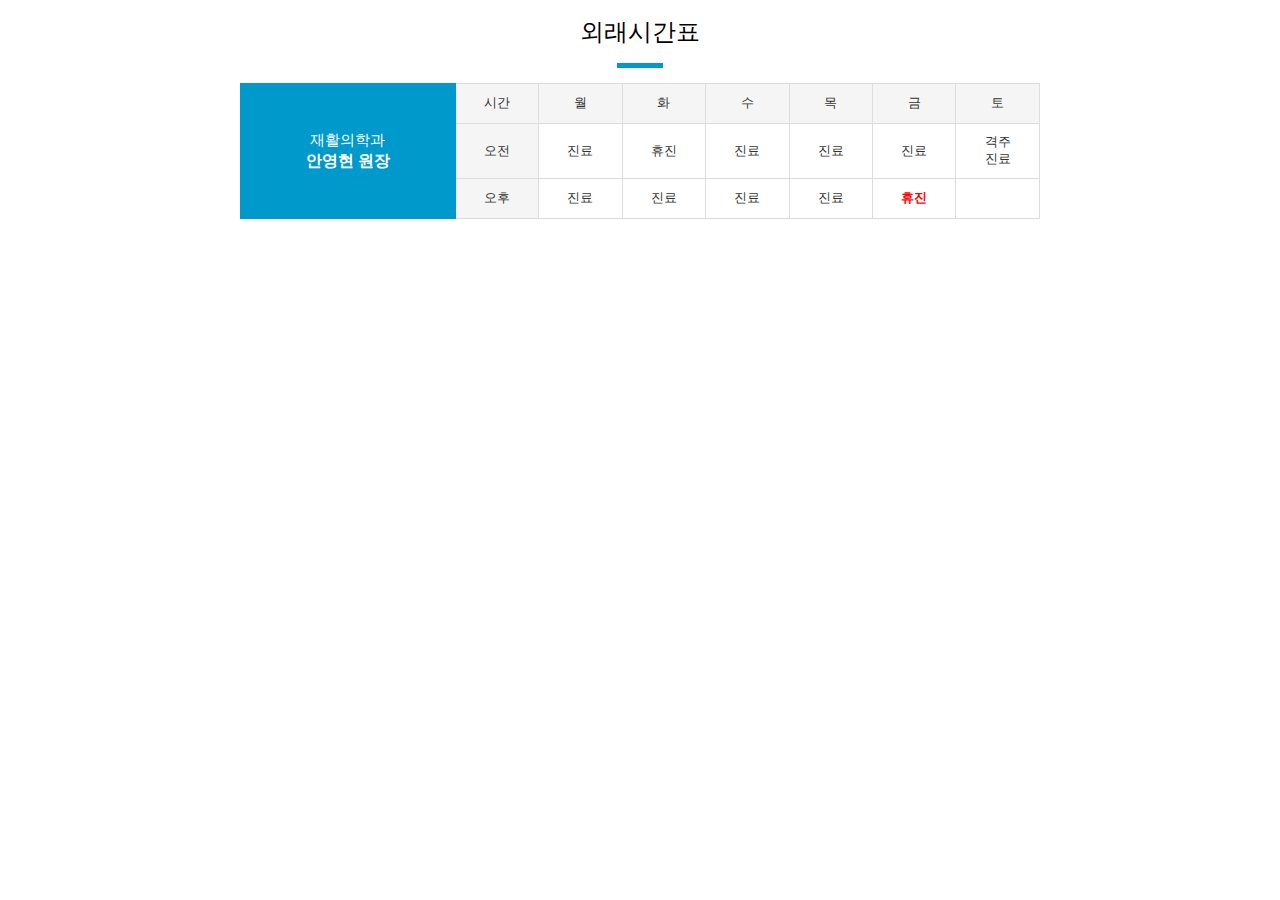
==== commit 1e15caa0: "Update: add script for style" ====
--- a/index.html
+++ b/index.html
@@ -63,6 +63,29 @@
       </div>
     </div>
   </div>
+
+  <script type="text/javascript">
+    changeValueColor('table');
+
+    function changeValueColor(tag_name) {
+      var table = document.getElementsByTagName(tag_name)[0].rows;
+      for(var i = 2; i < table.length; i++) {
+        for(var j = 2; j < 6; j++) {
+          // console.log("j : " + j);
+          // console.log(table[i].cells[j]);
+          // console.log(table[i].cells[j].innerHTML);
+          if(table[i].cells[j].innerHTML == "휴진") {
+            table[i].cells[j].style.color = "red";
+            table[i].cells[j].style.fontWeight = "bold";
+          }
+
+          if(table[i].cells[j].innerHTML == "입원환자<br>진료") {
+            table[i].cells[j].style.color = "blue";
+          }
+        }
+      }
+    }
+  </script>
 </body>
 
 </html>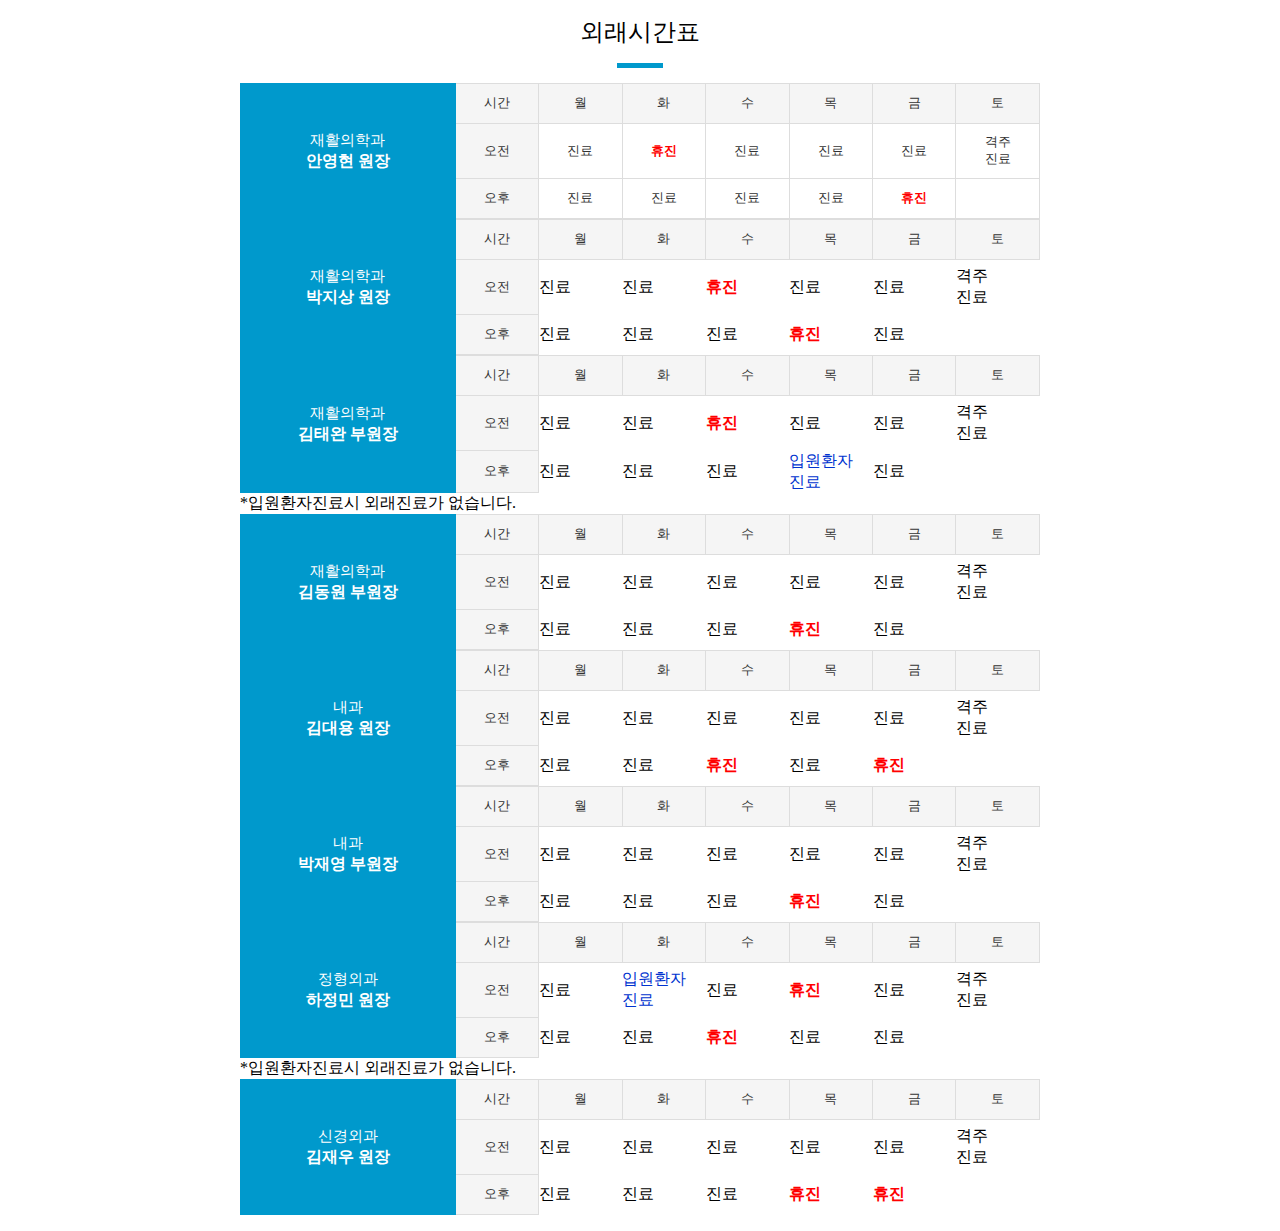
==== commit 38d3be91: "Update: 테이블 추가 및 JS 수정" ====
--- a/index.html
+++ b/index.html
@@ -51,15 +51,280 @@
             </tr>
           </tbody>
         </table>
+
+        <table class="table2">
+          <caption class="caption-hidden">
+            재활의학과 박지상 원장, 시간, 월, 화, 수, 목, 금, 토, 오전, 오후로 구성.
+          </caption>
+          <tbody>
+            <tr class="table-row">
+              <th scope="rowgroup" rowspan="3" class="main-head">
+                재활의학과<br>박지상 원장
+              </th>
+              <th scope="col" class="sub-head">시간</th>
+              <th scope="col" class="sub-head">월</th>
+              <th scope="col" class="sub-head">화</th>
+              <th scope="col" class="sub-head">수</th>
+              <th scope="col" class="sub-head">목</th>
+              <th scope="col" class="sub-head">금</th>
+              <th scope="col" class="sub-head">토</th>
+            </tr>
+            <tr class="table-row">
+              <th scope="row" class="sub-head">오전</th>
+              <td>진료</td>
+              <td>진료</td>
+              <td>휴진</td>
+              <td>진료</td>
+              <td>진료</td>
+              <td>격주<br>진료</td>
+            </tr>
+            <tr class="table-row">
+              <th scope="row" class="sub-head">오후</th>
+              <td>진료</td>
+              <td>진료</td>
+              <td>진료</td>
+              <td>휴진</td>
+              <td>진료</td>
+              <td><div class="no-clinic">진료없음</div></td>
+            </tr>
+          </tbody>
+        </table>
+
+        <table class="table3">
+          <caption class="caption-hidden">
+            재활의학과 김태완 부원장, 시간, 월, 화, 수, 목, 금, 토, 오전, 오후로 구성.
+          </caption>
+          <tbody>
+            <tr class="table-row">
+              <th scope="rowgroup" rowspan="3" class="main-head">
+                재활의학과<br>김태완 부원장
+              </th>
+              <th scope="col" class="sub-head">시간</th>
+              <th scope="col" class="sub-head">월</th>
+              <th scope="col" class="sub-head">화</th>
+              <th scope="col" class="sub-head">수</th>
+              <th scope="col" class="sub-head">목</th>
+              <th scope="col" class="sub-head">금</th>
+              <th scope="col" class="sub-head">토</th>
+            </tr>
+            <tr class="table-row">
+              <th scope="row" class="sub-head">오전</th>
+              <td>진료</td>
+              <td>진료</td>
+              <td>휴진</td>
+              <td>진료</td>
+              <td>진료</td>
+              <td>격주<br>진료</td>
+            </tr>
+            <tr class="table-row">
+              <th scope="row" class="sub-head">오후</th>
+              <td>진료</td>
+              <td>진료</td>
+              <td>진료</td>
+              <td>입원환자<br>진료</td>
+              <td>진료</td>
+              <td><div class="no-clinic">진료없음</div></td>
+            </tr>
+          </tbody>
+        </table>
+        <p>*<span>입원환자진료</span>시 외래진료가 없습니다.</p>
+
+        <table class="table4">
+          <caption class="caption-hidden">
+            재활의학과 김동원 부원장, 시간, 월, 화, 수, 목, 금, 토, 오전, 오후로 구성.
+          </caption>
+          <tbody>
+            <tr class="table-row">
+              <th scope="rowgroup" rowspan="3" class="main-head">
+                재활의학과<br>김동원 부원장
+              </th>
+              <th scope="col" class="sub-head">시간</th>
+              <th scope="col" class="sub-head">월</th>
+              <th scope="col" class="sub-head">화</th>
+              <th scope="col" class="sub-head">수</th>
+              <th scope="col" class="sub-head">목</th>
+              <th scope="col" class="sub-head">금</th>
+              <th scope="col" class="sub-head">토</th>
+            </tr>
+            <tr class="table-row">
+              <th scope="row" class="sub-head">오전</th>
+              <td>진료</td>
+              <td>진료</td>
+              <td>진료</td>
+              <td>진료</td>
+              <td>진료</td>
+              <td>격주<br>진료</td>
+            </tr>
+            <tr class="table-row">
+              <th scope="row" class="sub-head">오후</th>
+              <td>진료</td>
+              <td>진료</td>
+              <td>진료</td>
+              <td>휴진</td>
+              <td>진료</td>
+              <td><div class="no-clinic">진료없음</div></td>
+            </tr>
+          </tbody>
+        </table>
       </div>
 
       <div class="content">
+        <table class="table5">
+          <caption class="caption-hidden">
+            내과 김대용 원장, 시간, 월, 화, 수, 목, 금, 토, 오전, 오후로 구성.
+          </caption>
+          <tbody>
+            <tr class="table-row">
+              <th scope="rowgroup" rowspan="3" class="main-head">
+                내과<br>김대용 원장
+              </th>
+              <th scope="col" class="sub-head">시간</th>
+              <th scope="col" class="sub-head">월</th>
+              <th scope="col" class="sub-head">화</th>
+              <th scope="col" class="sub-head">수</th>
+              <th scope="col" class="sub-head">목</th>
+              <th scope="col" class="sub-head">금</th>
+              <th scope="col" class="sub-head">토</th>
+            </tr>
+            <tr class="table-row">
+              <th scope="row" class="sub-head">오전</th>
+              <td>진료</td>
+              <td>진료</td>
+              <td>진료</td>
+              <td>진료</td>
+              <td>진료</td>
+              <td>격주<br>진료</td>
+            </tr>
+            <tr class="table-row">
+              <th scope="row" class="sub-head">오후</th>
+              <td>진료</td>
+              <td>진료</td>
+              <td>휴진</td>
+              <td>진료</td>
+              <td>휴진</td>
+              <td><div class="no-clinic">진료없음</div></td>
+            </tr>
+          </tbody>
+        </table>
+
+        <table class="table6">
+          <caption class="caption-hidden">
+            내과 박재영 부원장, 시간, 월, 화, 수, 목, 금, 토, 오전, 오후로 구성.
+          </caption>
+          <tbody>
+            <tr class="table-row">
+              <th scope="rowgroup" rowspan="3" class="main-head">
+                내과<br>박재영 부원장
+              </th>
+              <th scope="col" class="sub-head">시간</th>
+              <th scope="col" class="sub-head">월</th>
+              <th scope="col" class="sub-head">화</th>
+              <th scope="col" class="sub-head">수</th>
+              <th scope="col" class="sub-head">목</th>
+              <th scope="col" class="sub-head">금</th>
+              <th scope="col" class="sub-head">토</th>
+            </tr>
+            <tr class="table-row">
+              <th scope="row" class="sub-head">오전</th>
+              <td>진료</td>
+              <td>진료</td>
+              <td>진료</td>
+              <td>진료</td>
+              <td>진료</td>
+              <td>격주<br>진료</td>
+            </tr>
+            <tr class="table-row">
+              <th scope="row" class="sub-head">오후</th>
+              <td>진료</td>
+              <td>진료</td>
+              <td>진료</td>
+              <td>휴진</td>
+              <td>진료</td>
+              <td><div class="no-clinic">진료없음</div></td>
+            </tr>
+          </tbody>
+        </table>
       </div>
 
       <div class="content">
+        <table class="table7">
+          <caption class="caption-hidden">
+            정형외과 하정민 원장, 시간, 월, 화, 수, 목, 금, 토, 오전, 오후로 구성.
+          </caption>
+          <tbody>
+            <tr class="table-row">
+              <th scope="rowgroup" rowspan="3" class="main-head">
+                정형외과<br>하정민 원장
+              </th>
+              <th scope="col" class="sub-head">시간</th>
+              <th scope="col" class="sub-head">월</th>
+              <th scope="col" class="sub-head">화</th>
+              <th scope="col" class="sub-head">수</th>
+              <th scope="col" class="sub-head">목</th>
+              <th scope="col" class="sub-head">금</th>
+              <th scope="col" class="sub-head">토</th>
+            </tr>
+            <tr class="table-row">
+              <th scope="row" class="sub-head">오전</th>
+              <td>진료</td>
+              <td>입원환자<br>진료</td>
+              <td>진료</td>
+              <td>휴진</td>
+              <td>진료</td>
+              <td>격주<br>진료</td>
+            </tr>
+            <tr class="table-row">
+              <th scope="row" class="sub-head">오후</th>
+              <td>진료</td>
+              <td>진료</td>
+              <td>휴진</td>
+              <td>진료</td>
+              <td>진료</td>
+              <td><div class="no-clinic">진료없음</div></td>
+            </tr>
+          </tbody>
+        </table>
+        <p>*<span>입원환자진료</span>시 외래진료가 없습니다.</p>
       </div>
 
       <div class="content">
+        <table class="table8">
+          <caption class="caption-hidden">
+            신경외과 김재우 원장, 시간, 월, 화, 수, 목, 금, 토, 오전, 오후로 구성.
+          </caption>
+          <tbody>
+            <tr class="table-row">
+              <th scope="rowgroup" rowspan="3" class="main-head">
+                신경외과<br>김재우 원장
+              </th>
+              <th scope="col" class="sub-head">시간</th>
+              <th scope="col" class="sub-head">월</th>
+              <th scope="col" class="sub-head">화</th>
+              <th scope="col" class="sub-head">수</th>
+              <th scope="col" class="sub-head">목</th>
+              <th scope="col" class="sub-head">금</th>
+              <th scope="col" class="sub-head">토</th>
+            </tr>
+            <tr class="table-row">
+              <th scope="row" class="sub-head">오전</th>
+              <td>진료</td>
+              <td>진료</td>
+              <td>진료</td>
+              <td>진료</td>
+              <td>진료</td>
+              <td>격주<br>진료</td>
+            </tr>
+            <tr class="table-row">
+              <th scope="row" class="sub-head">오후</th>
+              <td>진료</td>
+              <td>진료</td>
+              <td>진료</td>
+              <td>휴진</td>
+              <td>휴진</td>
+              <td><div class="no-clinic">진료없음</div></td>
+            </tr>
+          </tbody>
+        </table>
       </div>
     </div>
   </div>
@@ -67,21 +332,32 @@
   <script type="text/javascript">
     changeValueColor('table');
 
+    function isNoClinic(clinicText) {
+      if(clinicText.innerHTML === "휴진") {
+        clinicText.style.color = "red";
+        clinicText.style.fontWeight = "bold";
+      } else if(clinicText.innerHTML === "입원환자<br>진료") {
+        clinicText.style.color = "#0033CF";
+      }
+    }
+
     function changeValueColor(tag_name) {
-      var table = document.getElementsByTagName(tag_name)[0].rows;
-      for(var i = 2; i < table.length; i++) {
-        for(var j = 2; j < 6; j++) {
-          // console.log("j : " + j);
-          // console.log(table[i].cells[j]);
-          // console.log(table[i].cells[j].innerHTML);
-          if(table[i].cells[j].innerHTML == "휴진") {
-            table[i].cells[j].style.color = "red";
-            table[i].cells[j].style.fontWeight = "bold";
-          }
-
-          if(table[i].cells[j].innerHTML == "입원환자<br>진료") {
-            table[i].cells[j].style.color = "blue";
-          }
+      let table = [];
+      
+      for(let i = 0; i < 8; i++) {
+        table.push(document.getElementsByTagName(tag_name)[i].rows);
+      }
+
+      for(let i = 0; i < 8; i++) {
+        let clinicAM = table[i][1];
+        let clinicPM = table[i][2];
+
+        for(let j = 1; j < 7; j++) {
+          let amText = clinicAM.cells[j];
+          let pmText = clinicPM.cells[j];
+
+          isNoClinic(amText);
+          isNoClinic(pmText);
         }
       }
     }
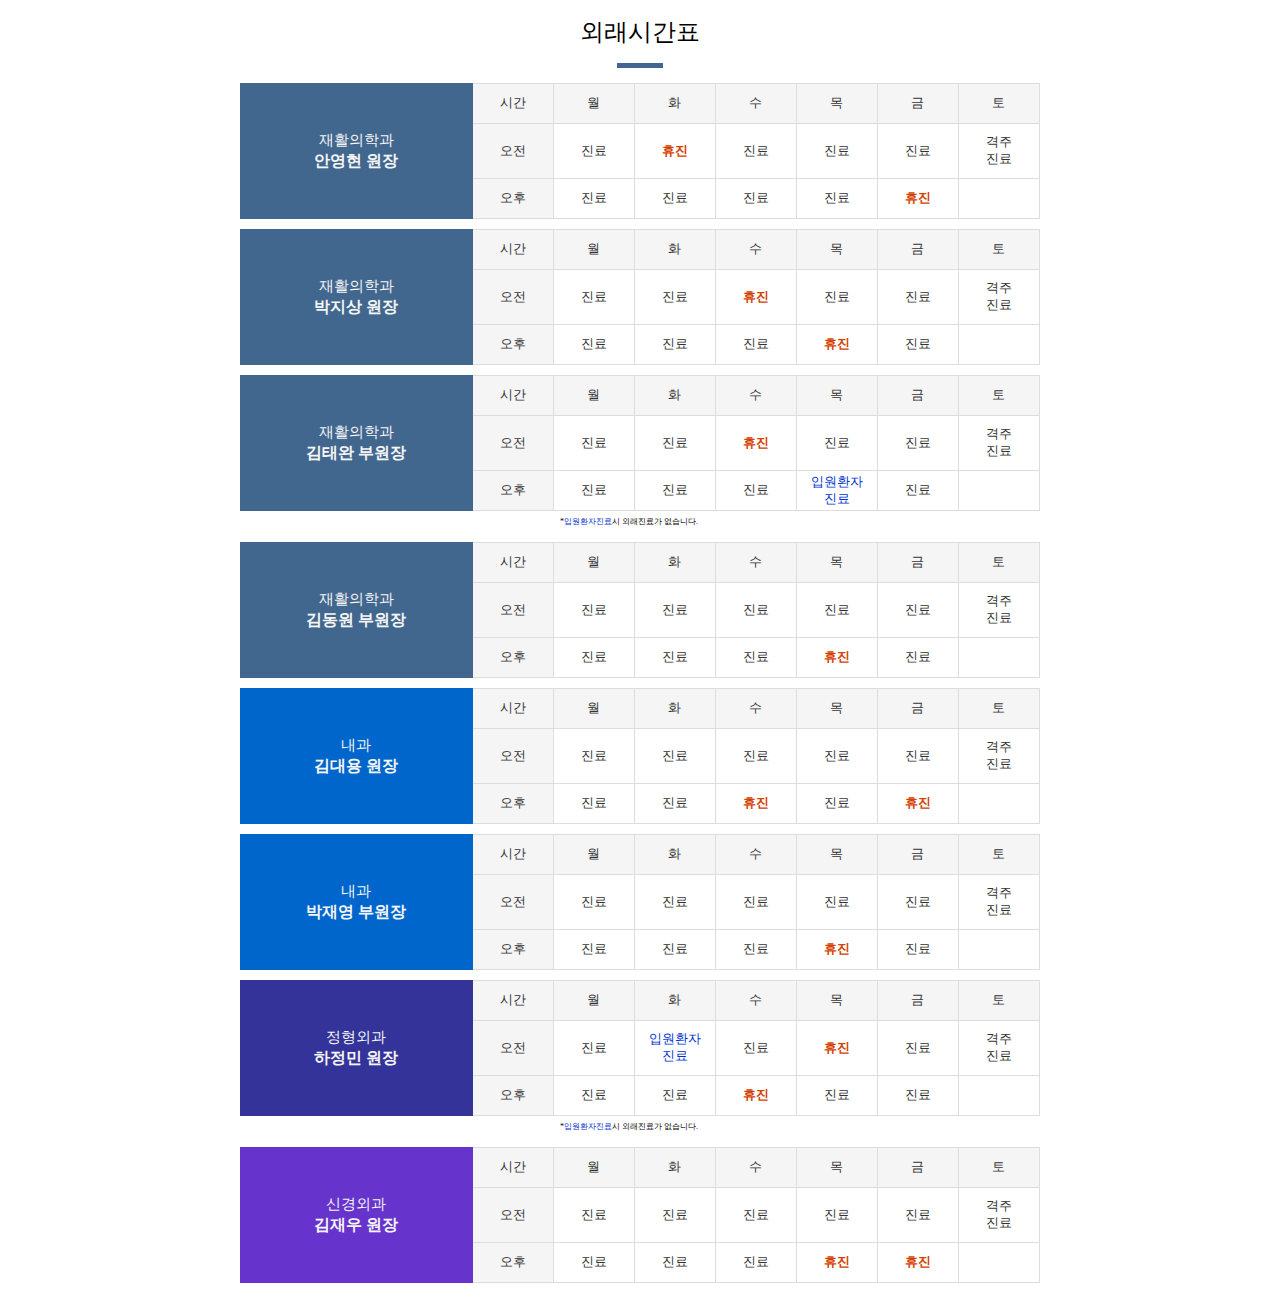
==== commit 92595ce0: "Update: change 재활의학과 background color and 휴진 text color" ====
--- a/index.html
+++ b/index.html
@@ -5,6 +5,7 @@
   <meta charset="UTF-8">
   <meta http-equiv="X-UA-Compatible" content="IE=edge">
   <meta name="viewport" content="width=device-width, initial-scale=1.0">
+  <meta name="description" content="워크재활의학과병원의 진료 안내 시간표를 개선한 페이지입니다. 네비게이션을 제외한 데이터 테이블 8개를 포함하고 있습니다.">
   <title>워크재활의학과병원 / 진료 안내 / 진료 시간표</title>
   <link rel="stylesheet" href="styles/main.css" />
 </head>
@@ -334,7 +335,7 @@
 
     function isNoClinic(clinicText) {
       if(clinicText.innerHTML === "휴진") {
-        clinicText.style.color = "red";
+        clinicText.style.color = "#D64000";
         clinicText.style.fontWeight = "bold";
       } else if(clinicText.innerHTML === "입원환자<br>진료") {
         clinicText.style.color = "#0033CF";
--- a/styles/main.css
+++ b/styles/main.css
@@ -21,7 +21,36 @@
   display: block;
   width: 46px;
   height: 5px;
-  background-color: #0099CC;
+  background-color: #42678F;
+}
+
+.content {
+  position: relative;
+}
+
+.content table {
+  margin-top: 10px;
+}
+
+.content .table4,
+.content .table8 {
+  margin-top: 15px;
+}
+
+.content p {
+  width: 200px;
+  margin: 5px auto;
+  padding-left: 20px;
+  font-size: 0.5rem;
+}
+
+.content p span {
+  color: #0033CF;
+}
+
+table {
+  width: 100%;
+  border-collapse: collapse;
 }
 
 .caption-hidden,
@@ -33,17 +62,34 @@
   overflow: hidden;
 }
 
-table {
-  width: 100%;
-  border-collapse: collapse;
+.main-head {
+  width: 200px;
+  color: #F5F5F5;
+  font-size: 1rem;
 }
 
-.main-head {
-  width: 180px;
-  color: #FFFFFF;
-  font-size: 1rem;
-  background-color: #0099CC;
-  border: 1px solid #0099CC;
+.table1 .main-head,
+.table2 .main-head,
+.table3 .main-head,
+.table4 .main-head {
+  background-color: #42678F;
+  border: 1px solid #42678F;
+}
+
+.table5 .main-head,
+.table6 .main-head {
+  background-color: #0066CC;
+  border: 1px solid #0066CC;
+}
+
+.table7 .main-head {
+  background-color: #333399;
+  border: 1px solid #333399;
+}
+
+.table8 .main-head {
+  background-color: #6633CC;
+  border: 1px solid #6633CC;
 }
 
 .main-head::first-line {
@@ -60,7 +106,7 @@
 }
 
 .sub-head,
-.table1 td {
+table td {
   width: 70px;
   text-align: center;
   font-size: 0.8rem;
@@ -84,7 +130,7 @@
   }
 
   .sub-head,
-  .table1 td {
+  table td {
     font-size: 0.7rem;
   }
 
@@ -98,12 +144,26 @@
 }
 
 @media screen and (max-width: 450px) {
+  .contents-wrapper {
+    width: calc(100% - 10px);
+    margin: 1rem auto;
+  }
+
   h1 {
     font-size: 1.3rem;
   }
+
+  .main-head {
+    font-size: 0.65rem;
+  }
+  
+  .main-head::first-line {
+    font-size: 0.6rem;
+    font-weight: normal;
+  }
   
   .sub-head,
-  .table1 td {
+  table td {
     font-size: 0.6rem;
   }
 
